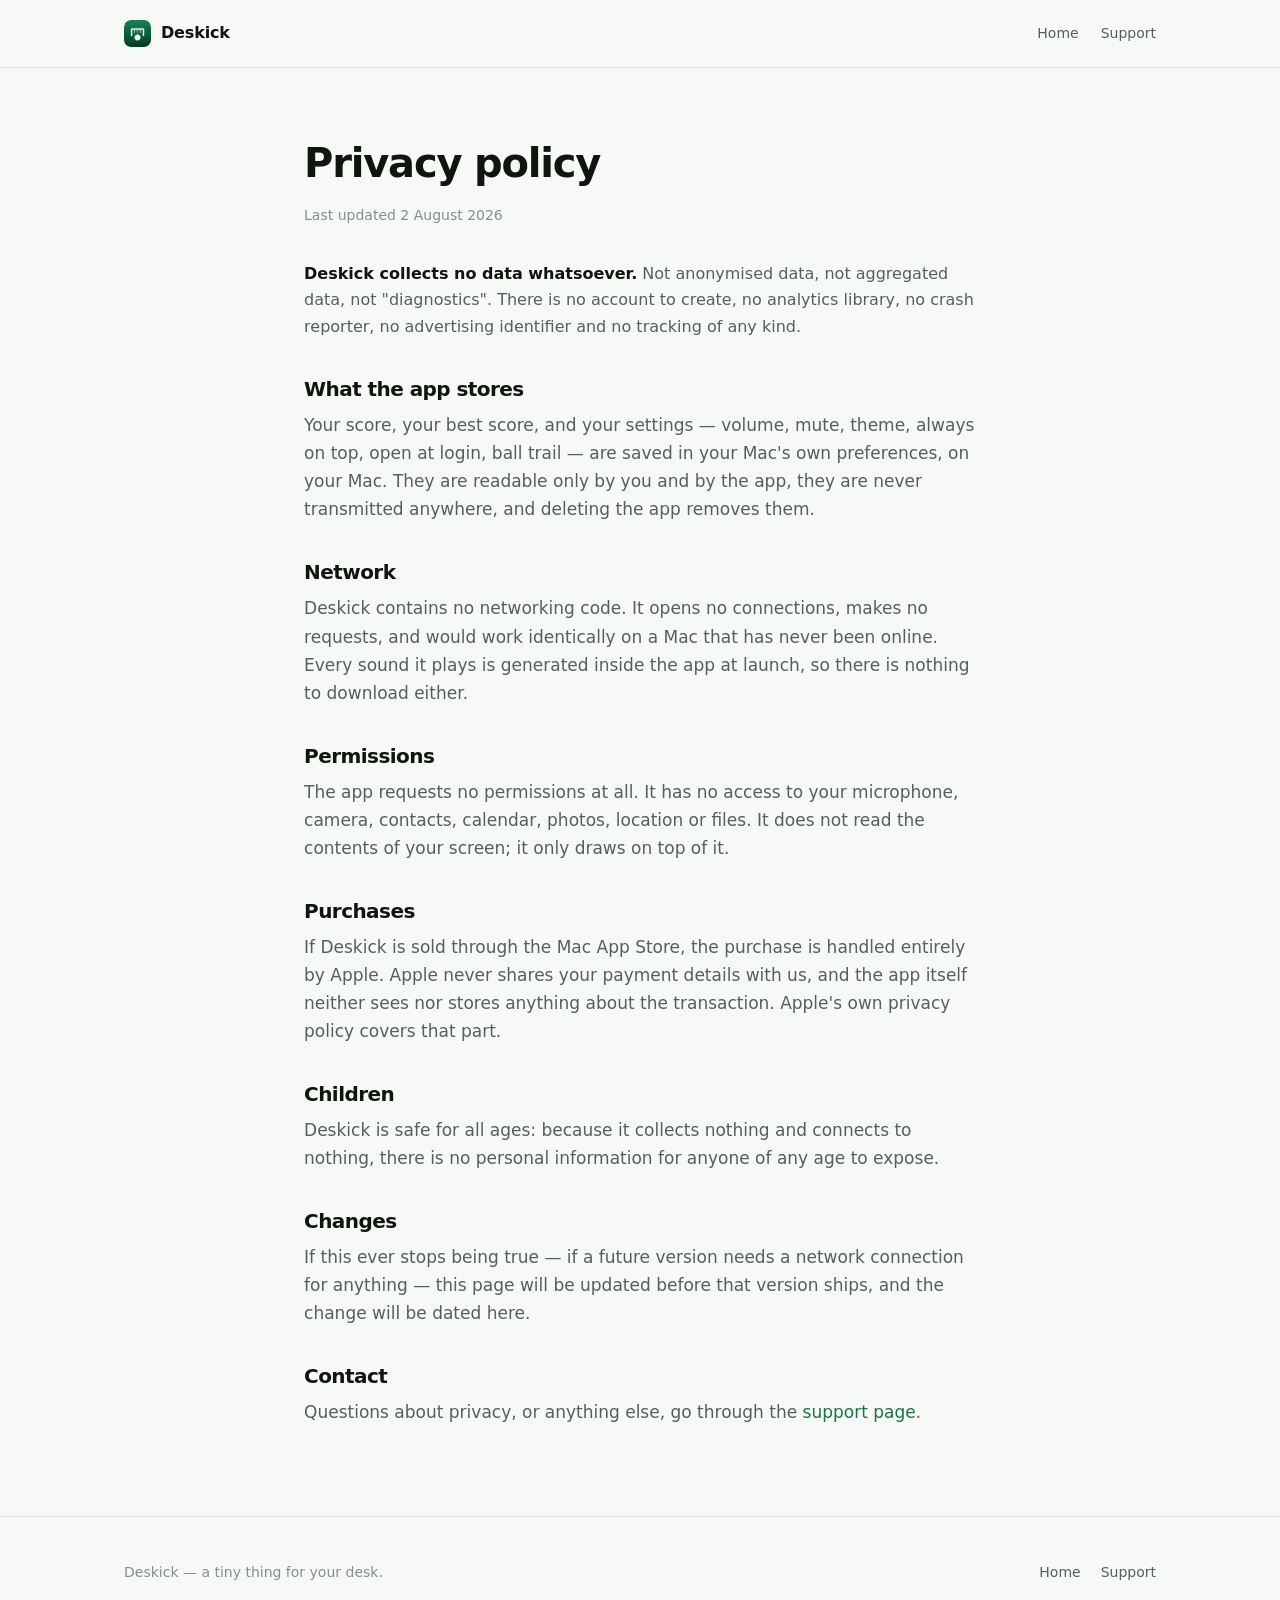
==== privacy.html @ fd34aae0 "Site: sync from the app repository (880740c)" ====
<!doctype html>
<html lang="en">
<head>
<meta charset="utf-8">
<meta name="viewport" content="width=device-width, initial-scale=1">
<meta name="darkreader-lock">
<title>Privacy — Deskick</title>
<meta name="description" content="Deskick collects nothing, sends nothing, and asks for no permissions.">
<link rel="icon" href="img/appicon.png">
<link rel="stylesheet" href="style.css">
</head>
<body>

<header>
  <div class="wrap">
    <a class="wordmark" href="./"><img src="img/appicon.png" alt="">Deskick</a>
    <nav>
      <a href="./">Home</a>
      <a href="support.html">Support</a>
    </nav>
  </div>
</header>

<main class="wrap prose">
  <h1>Privacy policy</h1>
  <p class="updated">Last updated 2 August 2026</p>

  <p>
    <strong>Deskick collects no data whatsoever.</strong> Not anonymised data, not aggregated data, not
    "diagnostics". There is no account to create, no analytics library, no crash reporter, no advertising
    identifier and no tracking of any kind.
  </p>

  <h2>What the app stores</h2>
  <p>
    Your score, your best score, and your settings — volume, mute, theme, always on top, open at login,
    ball trail — are saved in your Mac's own preferences, on your Mac. They are readable only by you and
    by the app, they are never transmitted anywhere, and deleting the app removes them.
  </p>

  <h2>Network</h2>
  <p>
    Deskick contains no networking code. It opens no connections, makes no requests, and would work
    identically on a Mac that has never been online. Every sound it plays is generated inside the app at
    launch, so there is nothing to download either.
  </p>

  <h2>Permissions</h2>
  <p>
    The app requests no permissions at all. It has no access to your microphone, camera, contacts,
    calendar, photos, location or files. It does not read the contents of your screen; it only draws on
    top of it.
  </p>

  <h2>Purchases</h2>
  <p>
    If Deskick is sold through the Mac App Store, the purchase is handled entirely by Apple. Apple never
    shares your payment details with us, and the app itself neither sees nor stores anything about the
    transaction. Apple's own privacy policy covers that part.
  </p>

  <h2>Children</h2>
  <p>
    Deskick is safe for all ages: because it collects nothing and connects to nothing, there is no
    personal information for anyone of any age to expose.
  </p>

  <h2>Changes</h2>
  <p>
    If this ever stops being true — if a future version needs a network connection for anything — this
    page will be updated before that version ships, and the change will be dated here.
  </p>

  <h2>Contact</h2>
  <p>
    Questions about privacy, or anything else, go through the <a href="support.html">support page</a>.
  </p>
</main>

<footer>
  <div class="wrap">
    <span>Deskick — a tiny thing for your desk.</span>
    <nav>
      <a href="./">Home</a>
      <a href="support.html">Support</a>
    </nav>
  </div>
</footer>

</body>
</html>
---- style.css ----
/* Deskick — landing page.
   Brand: pitch green + chalk white, the same two colours as the app icon. Dark first, light supported;
   both are real designs, not one inverted. No framework, no build step, no external requests at all —
   the whole site is three HTML files, this stylesheet and six images, so it drops on any host and works
   straight off a disk. */

:root {
    --pitch:      #3fae6d;
    --pitch-dim:  #2f8f57;
    --bg:         #101311;
    --bg-raise:   #181c19;
    --bg-sink:    #0a0c0b;
    --line:       #262c28;
    --ink:        #eef2ef;
    --ink-soft:   #9aa39d;
    --ink-faint:  #676f6a;
    --radius:     14px;
    --page:       1080px;
}

@media (prefers-color-scheme: light) {
    :root {
        --bg:        #f7f9f7;
        --bg-raise:  #ffffff;
        --bg-sink:   #eaeee9;
        --line:      #dde3dd;
        --ink:       #10150f;
        --ink-soft:  #55605a;
        --ink-faint: #868f89;
        --pitch:     #1c7342;
        --pitch-dim: #135530;
    }
}

* { box-sizing: border-box; }
html { -webkit-text-size-adjust: 100%; }

body {
    margin: 0;
    background: var(--bg);
    color: var(--ink);
    font: 16px/1.65 -apple-system, BlinkMacSystemFont, "Segoe UI", Inter, system-ui, sans-serif;
    -webkit-font-smoothing: antialiased;
}

a { color: var(--pitch); text-decoration: none; }
a:hover { text-decoration: underline; }

.wrap { max-width: var(--page); margin: 0 auto; padding: 0 24px; }

/* ── header ─────────────────────────────────────────────────────────────── */
header {
    padding: 20px 0;
    border-bottom: 1px solid var(--line);
    position: sticky; top: 0;
    background: color-mix(in srgb, var(--bg) 88%, transparent);
    backdrop-filter: saturate(160%) blur(12px);
    z-index: 10;
}
header .wrap { display: flex; align-items: center; gap: 12px; }
.wordmark { display: flex; align-items: center; gap: 10px; font-weight: 650; letter-spacing: -0.01em; color: var(--ink); }
.wordmark:hover { text-decoration: none; }
.wordmark img { width: 27px; height: 27px; border-radius: 7px; flex: none; }
header nav { margin-left: auto; display: flex; gap: 22px; font-size: 14px; }
header nav a { color: var(--ink-soft); }
header nav a:hover { color: var(--ink); text-decoration: none; }

/* ── hero ───────────────────────────────────────────────────────────────── */
.hero { padding: 84px 0 20px; text-align: center; }
.hero h1 {
    margin: 0 auto 18px;
    max-width: 16ch;
    font-size: clamp(34px, 6.4vw, 62px);
    line-height: 1.04;
    letter-spacing: -0.035em;
    font-weight: 700;
}
.hero h1 em { font-style: normal; color: var(--pitch); }
.lede { margin: 0 auto; max-width: 55ch; font-size: clamp(16px, 2.1vw, 19px); color: var(--ink-soft); }

.cta { margin-top: 32px; display: flex; gap: 12px; justify-content: center; flex-wrap: wrap; }
.btn {
    display: inline-flex; align-items: center; gap: 9px;
    padding: 13px 22px; border-radius: 11px;
    font-size: 15px; font-weight: 600; letter-spacing: -0.01em;
    border: 1px solid transparent;
}
.btn-primary { background: var(--pitch); color: #06170e; }
.btn-primary:hover { background: var(--pitch-dim); text-decoration: none; }
.btn-ghost { border-color: var(--line); color: var(--ink); background: var(--bg-raise); }
.btn-ghost:hover { border-color: var(--ink-faint); text-decoration: none; }

/* Not-yet-shipping state. Dimming the whole button was unreadable — this keeps full contrast and says
   what it means instead. */
.btn-soon {
    background: color-mix(in srgb, var(--pitch) 14%, transparent);
    border-color: color-mix(in srgb, var(--pitch) 45%, transparent);
    color: var(--pitch);
    pointer-events: none;
}
.btn-soon::before {
    content: ""; width: 7px; height: 7px; border-radius: 50%;
    background: var(--pitch); flex: none;
}
.cta-note { margin-top: 14px; font-size: 13px; color: var(--ink-faint); }

/* The shot is the whole screen, because the whole screen is the game. */
.stage { margin: 46px auto 0; max-width: 1000px; }
.shot {
    width: 100%; height: auto; display: block;
    border-radius: var(--radius);
    border: 1px solid var(--line);
    box-shadow: 0 24px 50px -20px rgba(0,0,0,.55);
}
.stage figcaption { margin-top: 20px; font-size: 13px; color: var(--ink-faint); }
figure { margin: 0; }

/* Two files, one shown per colour scheme — the page follows the reader's system the way the app does. */
.only-dark  { display: none; }
@media (prefers-color-scheme: dark) {
    .only-light { display: none; }
    .only-dark  { display: block; }
}

/* ── sections ───────────────────────────────────────────────────────────── */
section { padding: 76px 0; border-top: 1px solid var(--line); }
.eyebrow {
    margin: 0 0 12px; font-size: 11px; font-weight: 700;
    letter-spacing: .16em; text-transform: uppercase; color: var(--pitch);
}
h2 { margin: 0 0 14px; font-size: clamp(25px, 3.6vw, 34px); line-height: 1.15; letter-spacing: -0.028em; font-weight: 680; }
h2 + p { margin: 0; max-width: 62ch; color: var(--ink-soft); font-size: 17px; }

.feature { display: grid; grid-template-columns: 1fr 1fr; gap: 52px; align-items: center; }
.feature .shot { max-width: 100%; }
.feature-text p { color: var(--ink-soft); }

/* ── lists ──────────────────────────────────────────────────────────────── */
.points { margin: 34px 0 0; padding: 0; list-style: none; display: grid; grid-template-columns: repeat(2, 1fr); gap: 28px 44px; }
.points h3 { margin: 0 0 5px; font-size: 16px; letter-spacing: -0.012em; }
.points p { margin: 0; color: var(--ink-soft); font-size: 15px; }

.menubar-shot {
    display: block; width: 170px; height: auto; margin: 26px 0 0;
    border-radius: 8px; border: 1px solid var(--line);
}

kbd {
    display: inline-block; padding: 1px 6px; margin: 0 1px;
    border: 1px solid var(--line); border-bottom-width: 2px; border-radius: 5px;
    background: var(--bg-sink); font: 600 11.5px/1.7 ui-monospace, SFMono-Regular, Menlo, monospace;
    color: var(--ink-soft);
}

details { padding: 18px 0; border-bottom: 1px solid var(--line); }
details summary { cursor: pointer; font-weight: 600; font-size: 16.5px; letter-spacing: -0.012em; }
details summary::marker { color: var(--pitch); }
details p { margin: 10px 0 0; color: var(--ink-soft); }

/* ── footer ─────────────────────────────────────────────────────────────── */
footer { padding: 44px 0 60px; border-top: 1px solid var(--line); color: var(--ink-faint); font-size: 14px; }
footer .wrap { display: flex; gap: 24px; flex-wrap: wrap; align-items: center; }
footer nav { margin-left: auto; display: flex; gap: 20px; }
footer a { color: var(--ink-soft); }

/* ── prose pages (privacy, support) ─────────────────────────────────────── */
.prose { max-width: 66ch; padding: 62px 0 90px; }
.prose h1 { font-size: clamp(28px, 4.4vw, 40px); letter-spacing: -0.03em; margin: 0 0 8px; }
.prose .updated { margin: 0 0 34px; color: var(--ink-faint); font-size: 14px; }
.prose h2 { font-size: 20px; margin: 38px 0 10px; }
.prose p, .prose li { color: var(--ink-soft); }
.prose strong { color: var(--ink); }
.prose ul { padding-left: 20px; }

@media (max-width: 760px) {
    .feature, .points { grid-template-columns: 1fr; }
    .feature { gap: 30px; }
    section { padding: 56px 0; }
    .hero { padding: 58px 0 16px; }
    header nav { display: none; }
}
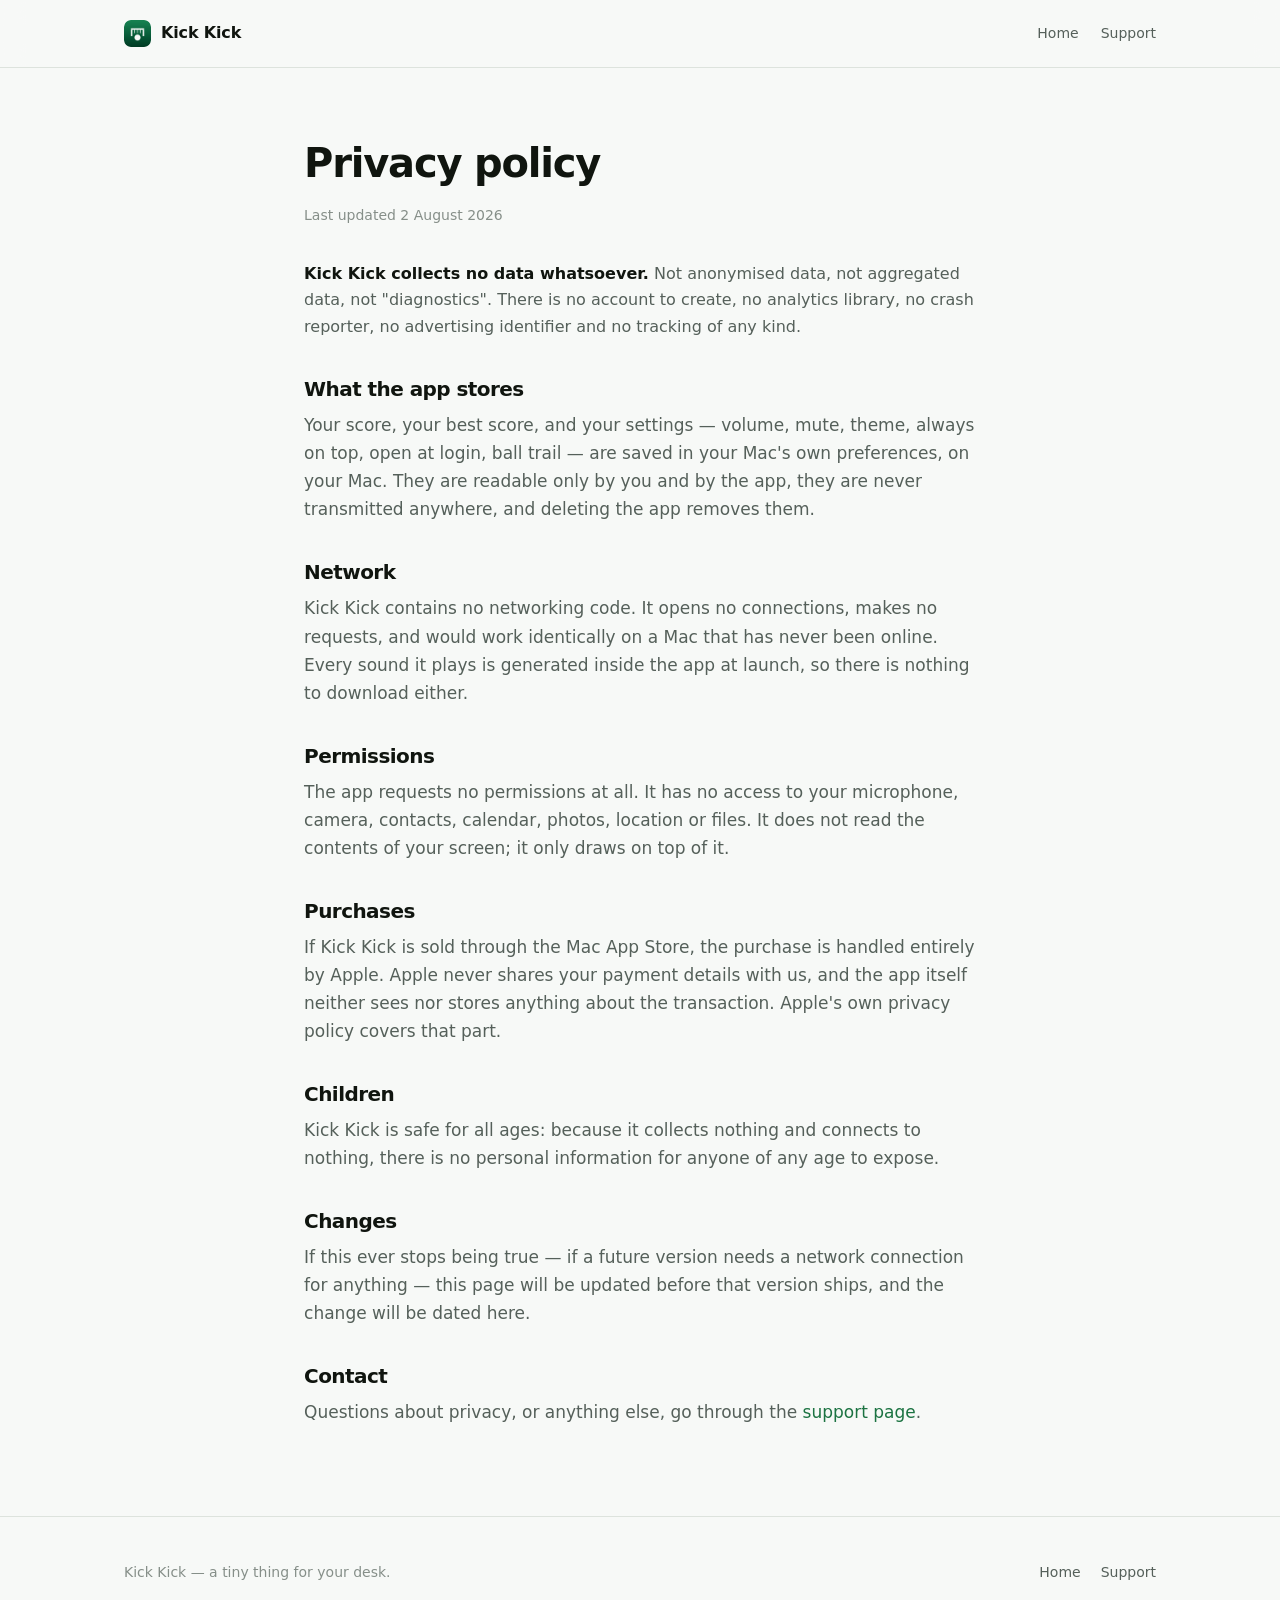
==== commit 02085c40: "Site: sync from the app repository (386874a)" ====
--- a/privacy.html
+++ b/privacy.html
@@ -4,8 +4,8 @@
 <meta charset="utf-8">
 <meta name="viewport" content="width=device-width, initial-scale=1">
 <meta name="darkreader-lock">
-<title>Privacy — Deskick</title>
-<meta name="description" content="Deskick collects nothing, sends nothing, and asks for no permissions.">
+<title>Privacy — Kick Kick</title>
+<meta name="description" content="Kick Kick collects nothing, sends nothing, and asks for no permissions.">
 <link rel="icon" href="img/appicon.png">
 <link rel="stylesheet" href="style.css">
 </head>
@@ -13,7 +13,7 @@
 
 <header>
   <div class="wrap">
-    <a class="wordmark" href="./"><img src="img/appicon.png" alt="">Deskick</a>
+    <a class="wordmark" href="./"><img src="img/appicon.png" alt="">Kick Kick</a>
     <nav>
       <a href="./">Home</a>
       <a href="support.html">Support</a>
@@ -26,7 +26,7 @@
   <p class="updated">Last updated 2 August 2026</p>
 
   <p>
-    <strong>Deskick collects no data whatsoever.</strong> Not anonymised data, not aggregated data, not
+    <strong>Kick Kick collects no data whatsoever.</strong> Not anonymised data, not aggregated data, not
     "diagnostics". There is no account to create, no analytics library, no crash reporter, no advertising
     identifier and no tracking of any kind.
   </p>
@@ -40,7 +40,7 @@
 
   <h2>Network</h2>
   <p>
-    Deskick contains no networking code. It opens no connections, makes no requests, and would work
+    Kick Kick contains no networking code. It opens no connections, makes no requests, and would work
     identically on a Mac that has never been online. Every sound it plays is generated inside the app at
     launch, so there is nothing to download either.
   </p>
@@ -54,14 +54,14 @@
 
   <h2>Purchases</h2>
   <p>
-    If Deskick is sold through the Mac App Store, the purchase is handled entirely by Apple. Apple never
+    If Kick Kick is sold through the Mac App Store, the purchase is handled entirely by Apple. Apple never
     shares your payment details with us, and the app itself neither sees nor stores anything about the
     transaction. Apple's own privacy policy covers that part.
   </p>
 
   <h2>Children</h2>
   <p>
-    Deskick is safe for all ages: because it collects nothing and connects to nothing, there is no
+    Kick Kick is safe for all ages: because it collects nothing and connects to nothing, there is no
     personal information for anyone of any age to expose.
   </p>
 
@@ -79,7 +79,7 @@
 
 <footer>
   <div class="wrap">
-    <span>Deskick — a tiny thing for your desk.</span>
+    <span>Kick Kick — a tiny thing for your desk.</span>
     <nav>
       <a href="./">Home</a>
       <a href="support.html">Support</a>
--- a/style.css
+++ b/style.css
@@ -1,4 +1,4 @@
-/* Deskick — landing page.
+/* Kick Kick — landing page.
    Brand: pitch green + chalk white, the same two colours as the app icon. Dark first, light supported;
    both are real designs, not one inverted. No framework, no build step, no external requests at all —
    the whole site is three HTML files, this stylesheet and six images, so it drops on any host and works
@@ -115,12 +115,41 @@
 .stage figcaption { margin-top: 20px; font-size: 13px; color: var(--ink-faint); }
 figure { margin: 0; }
 
-/* Two files, one shown per colour scheme — the page follows the reader's system the way the app does. */
-.only-dark  { display: none; }
-@media (prefers-color-scheme: dark) {
-    .only-light { display: none; }
-    .only-dark  { display: block; }
-}
+/* ── the machine ────────────────────────────────────────────────────────── */
+/* A MacBook drawn in CSS rather than shipped as an image. These screenshots are of a whole desktop,
+   and a whole desktop floating in a plain rectangle reads as a wallpaper until there is a laptop
+   around it. Drawing it keeps the page's no-external-requests rule, costs no bytes, scales with the
+   image and needs no second asset for dark mode. The two dimensions that matter are set as custom
+   properties so the same markup works at hero size and at half width. */
+.mac { margin: 0 auto; --bezel: 13px; --radius-lid: 17px; }
+.mac-lid {
+    background: linear-gradient(#4a4b4f, #232427 42%, #1b1c1f);
+    padding: var(--bezel);
+    padding-bottom: calc(var(--bezel) * 1.45);
+    border-radius: var(--radius-lid) var(--radius-lid) 5px 5px;
+    box-shadow: 0 28px 56px -26px rgba(0,0,0,.62), inset 0 0 0 1px rgba(255,255,255,.10);
+}
+.mac-lid .shot { border: 0; box-shadow: none; border-radius: 3px; }
+/* The base is a little wider than the lid, which is most of what makes the silhouette read as a
+   laptop at a glance. Held to 4% so it can never push the page into a horizontal scroll. */
+.mac-base {
+    width: 104%; margin-left: -2%;
+    height: calc(var(--bezel) * 1.2);
+    /* Hard stops rather than a smooth blend: the top face catching the light, then the front edge
+       rolling away from it, is what gives the slab any thickness at this size. */
+    background: linear-gradient(#e4e7ea 0 16%, #bcc2c8 16% 52%, #8d9399 52%, #6d7379);
+    border-radius: 0 0 calc(var(--radius-lid) * 0.62) calc(var(--radius-lid) * 0.62);
+    box-shadow: 0 16px 26px -14px rgba(0,0,0,.5);
+    position: relative;
+}
+/* The thumb cutout on the front lip. */
+.mac-base::after {
+    content: ""; position: absolute; top: 0; left: 50%; transform: translateX(-50%);
+    width: 13%; height: 44%;
+    background: rgba(0,0,0,.17);
+    border-radius: 0 0 7px 7px;
+}
+.feature .mac { --bezel: 8px; --radius-lid: 11px; }
 
 /* ── sections ───────────────────────────────────────────────────────────── */
 section { padding: 76px 0; border-top: 1px solid var(--line); }
@@ -140,10 +169,26 @@
 .points h3 { margin: 0 0 5px; font-size: 16px; letter-spacing: -0.012em; }
 .points p { margin: 0; color: var(--ink-soft); font-size: 15px; }
 
+/* A slice of the real menu bar rather than a tight crop around one icon: the point is that the toy
+   sits in the row you already have, next to everything else, so the row has to be visible. Trimmed on
+   the left, because the empty stretch out there was showing nothing, and centred so it sits over the
+   middle of the two columns beneath it rather than hanging off the left edge. */
 .menubar-shot {
-    display: block; width: 170px; height: auto; margin: 26px 0 0;
+    display: block; width: 100%; max-width: 520px; height: auto; margin: 26px auto 0;
     border-radius: 8px; border: 1px solid var(--line);
 }
+
+/* ── price ──────────────────────────────────────────────────────────────── */
+.price-card {
+    margin: 30px 0 0; padding: 30px 32px;
+    background: var(--bg-raise); border: 1px solid var(--line); border-radius: var(--radius);
+    max-width: 560px;
+}
+.price-tag { display: flex; align-items: baseline; gap: 10px; }
+.price-tag .amount { font-size: 42px; font-weight: 700; letter-spacing: -0.04em; line-height: 1; }
+.price-tag .once { color: var(--ink-faint); font-size: 14px; }
+.price-card ul { margin: 20px 0 0; padding-left: 20px; }
+.price-card li { color: var(--ink-soft); font-size: 15px; margin: 6px 0; }
 
 kbd {
     display: inline-block; padding: 1px 6px; margin: 0 1px;
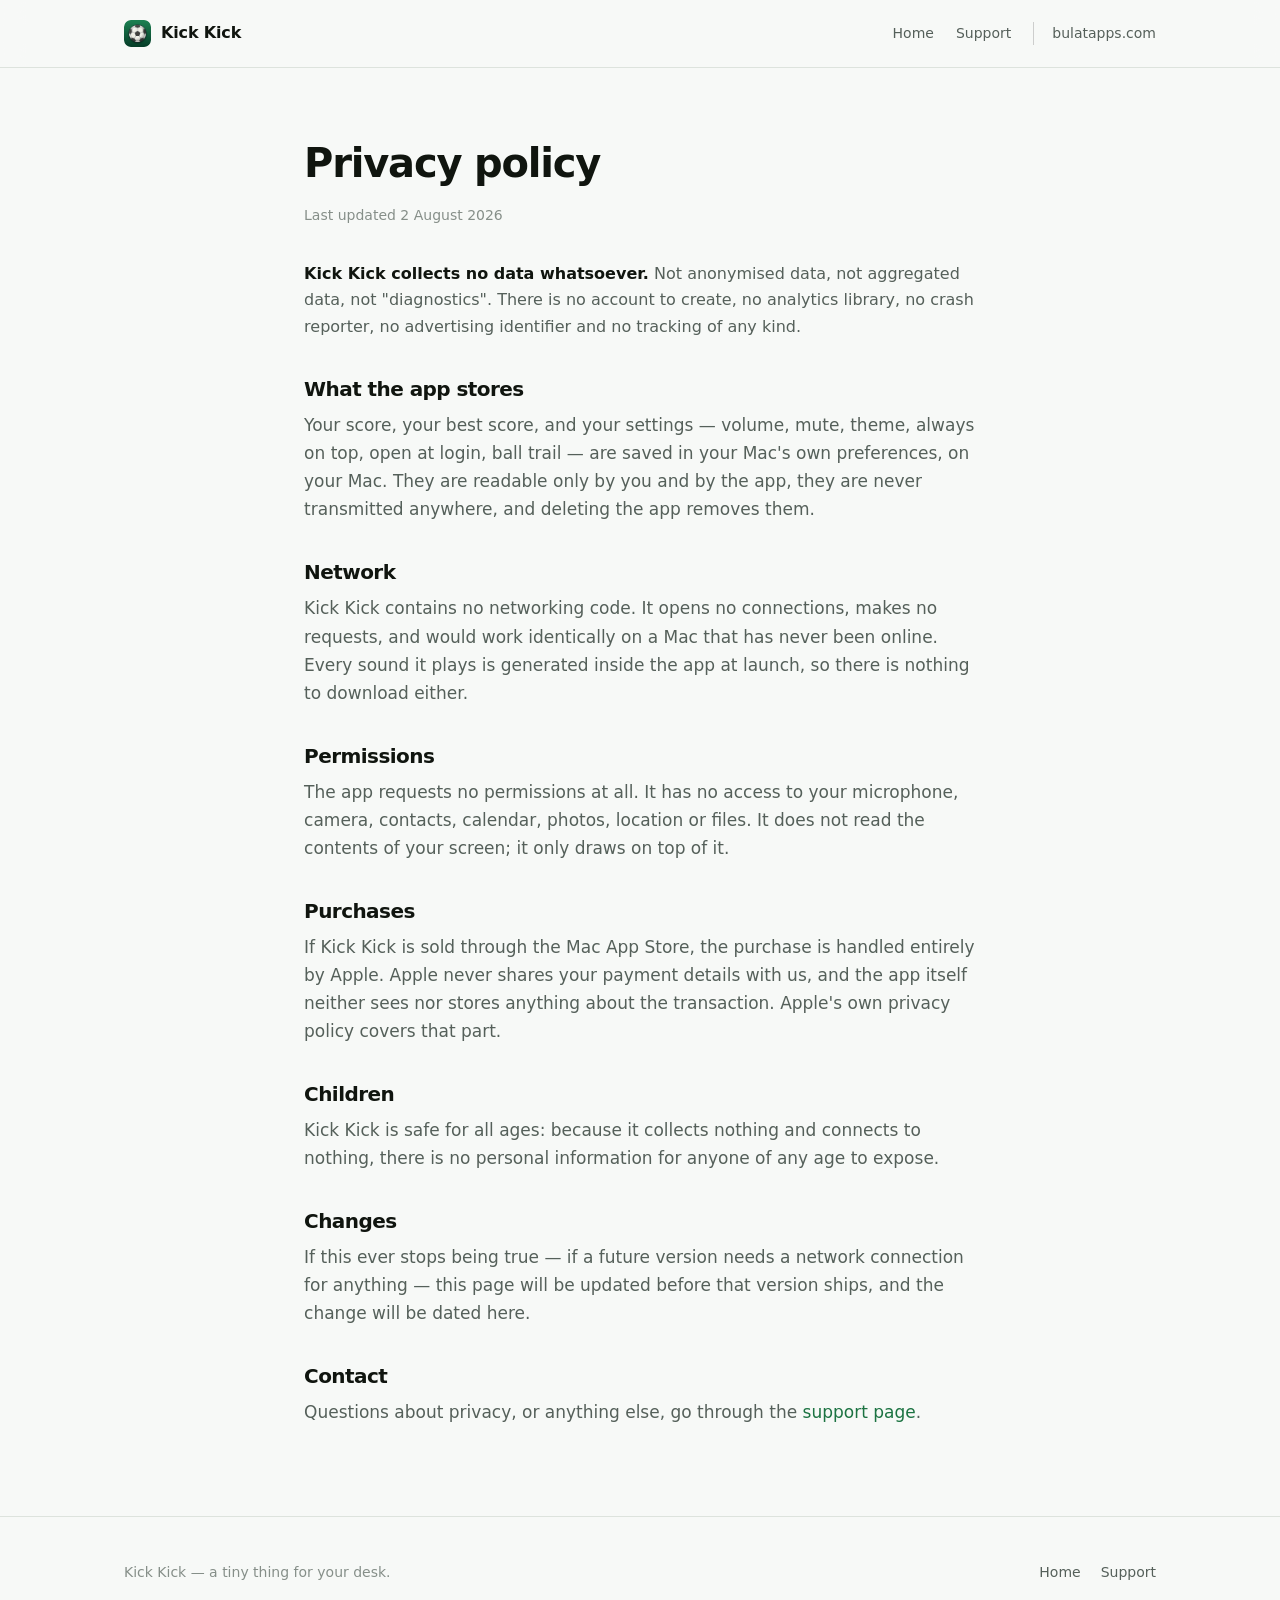
==== commit ca9e7836: "Site: sync from the app repository (7d85540)" ====
--- a/privacy.html
+++ b/privacy.html
@@ -17,6 +17,7 @@
     <nav>
       <a href="./">Home</a>
       <a href="support.html">Support</a>
+      <a class="hub" href="https://bulatapps.com/">bulatapps.com</a>
     </nav>
   </div>
 </header>
--- a/style.css
+++ b/style.css
@@ -222,5 +222,11 @@
     .feature { gap: 30px; }
     section { padding: 56px 0; }
     .hero { padding: 58px 0 16px; }
-    header nav { display: none; }
-}
+    header nav a:not(.hub) { display: none; }
+    header nav a.hub { padding-left: 0; border-left: 0; }
+}
+
+/* bulatapps.com — the way out to the other apps. Last in the nav, set off by a hairline, and the one
+   link that stays when the nav folds away on a phone: a visitor who came for this app is the one
+   who has not seen the others yet. */
+header nav a.hub { padding-left: 18px; border-left: 1px solid rgba(127,127,127,.35); }
